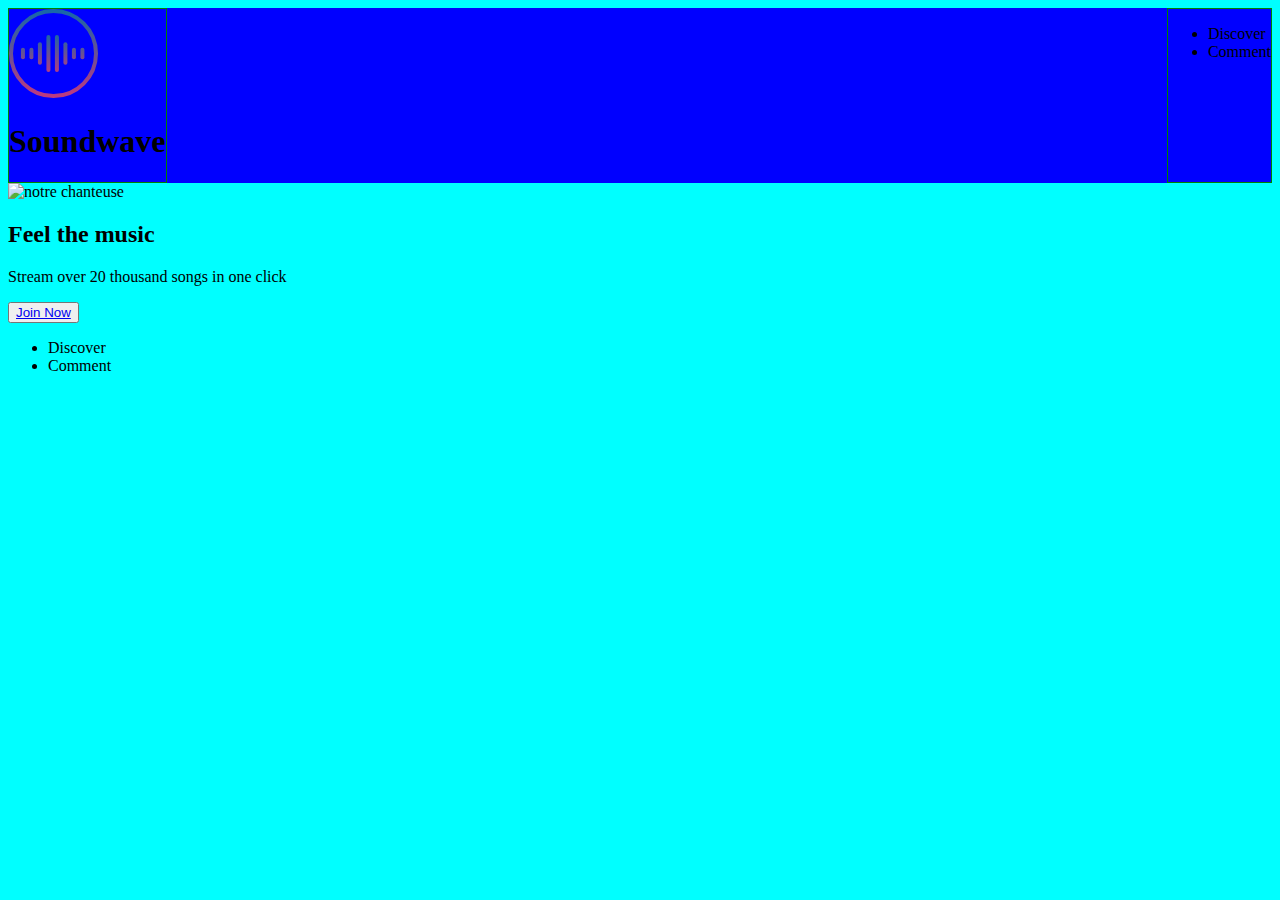
==== index.html @ dadd39fb "mise en place projet" ====
<!DOCTYPE html>
<html lang="en">
<head>
    <meta charset="UTF-8">
    <meta name="viewport" content="width=device-width, initial-scale=1.0">
    <title>Feel the Music : Home, exercice 16</title>

    <link rel="stylesheet" href="styles/bubulles.css">
    <link rel="stylesheet" href="styles/style.css">
    <link rel="stylesheet" href="styles/index.css">
    

</head>
<body>
    <header>
        
            
            <div class="logo green">
                <img src="images/logo-soundwave.svg" alt="logo de l'entreprise">
            
                <section>
                    <h1>Soundwave</h1>
                </section>
            </div>
            
       
        
        <nav class="green">
            <ul>
                <li>Discover</li>
                <li>Comment</li>
            </ul>
        </nav>
    </header>
    <main>
        <div class="femme">
            <img src="" alt="notre chanteuse">
        </div>
        <section>
            <h2>Feel the music</h2>
            <p>Stream over 20 thousand songs in one click</p>
            <button type="submit"><a href="./pages/comments.html">Join Now</a></button>
        </section>
    </main>
    <footer>
        <nav>
            <ul>
                <li>Discover</li>
                <li>Comment</li>
            </ul>
        </nav>
        <div class="social">
            
        </div>
    </footer>
    
</body>
</html>
---- styles/style.css ----
html{
    background-color: aqua;
}
header{
    display: flex;
    
    flex-direction: row;
    justify-content: space-between;
    background-color: blue;
    
}


.green{
    border: 1px solid green;
}
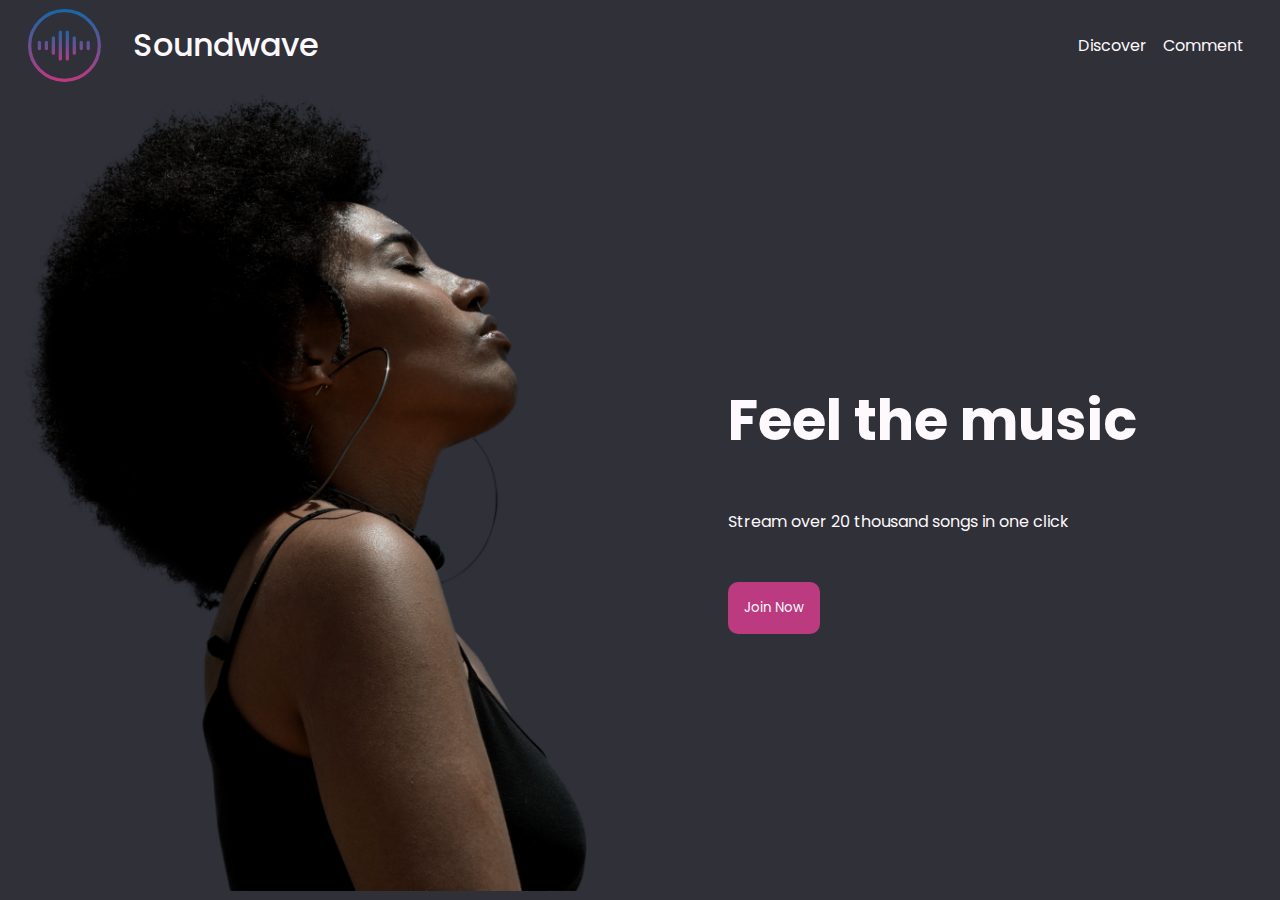
==== commit d9d0ec4e: "mise en place page discover" ====
--- a/index.html
+++ b/index.html
@@ -1,58 +1,72 @@
 <!DOCTYPE html>
 <html lang="en">
+
 <head>
     <meta charset="UTF-8">
     <meta name="viewport" content="width=device-width, initial-scale=1.0">
     <title>Feel the Music : Home, exercice 16</title>
+   <link rel="stylesheet" href="styles/index.css">
+    <link rel="stylesheet" href="styles/style.css">
+    
+ <link rel="stylesheet" href="styles/bubulles.css">
+</head>
 
-    <link rel="stylesheet" href="styles/bubulles.css">
-    <link rel="stylesheet" href="styles/style.css">
-    <link rel="stylesheet" href="styles/index.css">
-    
+<body>
+    <div class="container">
 
-</head>
-<body>
-    <header>
+        <header>
+
+            <div class="logo ">
+                <img src="images/logo-soundwave.svg" alt="logo de l'entreprise">
+
+                <h1>Soundwave</h1>
+
+            </div>
+
+
+            <nav class= "menu">
+                <ul>
+                    <li>Discover</li>
+                    <li>Comment</li>
+                </ul>
+            </nav>
+        </header>
+        <main class="main">
+            <div class="femme">
+                <img src="images/landing-page-girl.png" alt="notre chanteuse">
+            </div>
+            <section class="content">
+                <h2>Feel the music</h2>
+                <p>Stream over 20 thousand songs in one click</p>
+                <a href="./pages/comments.html"><button type="submit">Join Now</button></a>
+            </section>
+        </main>
+        <div class="bubble color-blue pos1 small"></div>
+        <div class="bubble color-pink pos2 medium"></div>
         
-            
-            <div class="logo green">
-                <img src="images/logo-soundwave.svg" alt="logo de l'entreprise">
-            
-                <section>
-                    <h1>Soundwave</h1>
-                </section>
+        <!-- le footer ne reste pas sur la première page
+        <footer>
+            <nav class="green">
+                <ul>
+                    <li>About us</li>
+                    <li>Contact</li>
+                </ul>
+            </nav>
+            <div class="social">
+                <nav>
+                    <ul>
+                        <li>Twiter</li>
+
+                        <li>Facebook</li>
+                    </ul>
+                </nav>
+
             </div>
-            
-       
-        
-        <nav class="green">
-            <ul>
-                <li>Discover</li>
-                <li>Comment</li>
-            </ul>
-        </nav>
-    </header>
-    <main>
-        <div class="femme">
-            <img src="" alt="notre chanteuse">
-        </div>
-        <section>
-            <h2>Feel the music</h2>
-            <p>Stream over 20 thousand songs in one click</p>
-            <button type="submit"><a href="./pages/comments.html">Join Now</a></button>
-        </section>
-    </main>
-    <footer>
-        <nav>
-            <ul>
-                <li>Discover</li>
-                <li>Comment</li>
-            </ul>
-        </nav>
-        <div class="social">
-            
-        </div>
-    </footer>
-    
+        </footer>
+         -->
+
+    </div>
+    <script src="scripts/main.js"></script>
 </body>
+
 </html>--- a/styles/index.css
+++ b/styles/index.css
@@ -0,0 +1,3 @@
+section > * {
+    margin-left: 5rem;
+}--- a/styles/style.css
+++ b/styles/style.css
@@ -1,16 +1,177 @@
+@import url('https://fonts.googleapis.com/css2?family=Poppins:wght@400;500;600;700;800;900&display=swap');
+
+
+:root{
+    --main-bg-color: #2F3038; 
+    --input-bg-color: #2F3038;
+
+    --form-bg-color: #202027;
+    --footer-bg-color: #202027;
+    --main-color: rgb(253, 249, 252);
+    --accent-color: #BC3A80;
+    --form-button-color: #1867A7;
+
+    --pane-margin: 0 1rem 0 0;
+}
+
+*{
+  font-family: 'Poppins', sans-serif;
+}
+
+
 html{
     background-color: aqua;
 }
+body{
+    background-color: lightgreen;
+    color: var(--main-color);
+    margin: 0;
+    height: 100vh;
+     overflow: hidden; /* tout ce qui dépasse à cause des bulles disparait donc plus de scrolling */
+}
+.container{
+    max-width: 1240px;
+    margin: 0 auto;
+
+   
+}
+/* header */
 header{
     display: flex;
-    
     flex-direction: row;
     justify-content: space-between;
-    background-color: blue;
-    
+        
+}
+/* j'aurais pu aussi mettre un gap d'un rem sur le parent puisque le parent est en flex */
+header ul{
+    display: flex;
+    flex-direction: row;
+    justify-content: space-between;
+    flex-wrap: wrap;
+}
+header h1{
+    font-size: 100%;
+    font-weight: 500;
+}
+
+li{
+    list-style: none;
+    margin: var(--pane-margin);
+    font-size: 80%;
+
+}
+.logo{
+    display: flex;
+    flex-direction: row;
+    justify-content: space-between;
+    align-items: center;
+    margin-left: 0.5rem;
+}
+.logo img{
+    max-height: 80%;
+    align-items: center;
+    margin: var(--pane-margin);
+}
+.menu{
+    display: flex;
+    align-items: center;
+
 }
 
 
+/* main */
+main{
+    display: flex;
+    flex-direction: row;
+    justify-content: space-around;
+    /* height: 100vh; */
+    height: calc(100vh - 100px);
+   
+}
+main > *{
+    width: 50%;
+}
+
+/* Calcul de la taille de l'image de la femme */
+.femme {
+    display:flex;
+    align-items: end;
+    height: 100%;
+
+    
+} 
+.femme img {
+    display: block;
+    max-width: 100%;
+    max-height: 100%;
+   
+}
+.content{
+    margin-left: 1rem;
+}
+.content h2{
+    font-size: 3.5rem;
+}
+
+.content button{
+    border: var(--accent-color);
+    border-radius: 10px;
+    margin: 2rem 1rem 1rem 0rem;
+    background-color: var(--accent-color);
+    padding: 1rem;
+    color: var(--main-color);
+
+
+}
+
+a{
+    text-decoration: none;    
+}
+
+/* footer */
+footer{
+    display: block;
+    
+    background-color: var(--footer-bg-color);
+}
+footer ul{
+    display: flex;
+}
+
+/* Les média queries */
+
+@media screen and (min-width: 480px) {
+    body {
+      background-color: var(--main-bg-color);
+    }
+    header h1{
+        font-size: 2em;
+    }
+    .logo img{
+        height: 100%;
+    }
+    li{
+        font-size: 100%;
+    }
+
+    main{
+        align-items: center;
+    }
+
+    
+    footer{
+        display: flex;
+        justify-content: space-between;
+    }
+  }
+
+  /* A enlever à la fin du projet */
 .green{
-    border: 1px solid green;
-}+    border: 1px solid greenyellow;
+}
+.red{
+    border: 1px solid red;
+}
+.blue{
+    border: 1px solid blue;
+}
--- a/styles/bubulles.css
+++ b/styles/bubulles.css
@@ -0,0 +1,31 @@
+.bubble {
+    width: 250px;
+   aspect-ratio:  1;
+    border-radius: 50%;
+   
+    position: absolute;
+    
+    z-index: -999;
+    opacity: 25%;
+}
+
+.color-blue{
+    background-color: blue;
+}
+.color-pink{
+    background-color: pink;
+}
+.pos1{
+    top: 25%;
+    left: 35%;
+}
+.pos2{
+    top: 15%;
+    left: 85%;
+}
+.small{
+    width: 150px;
+}
+.medium{
+    width: 250px;
+}